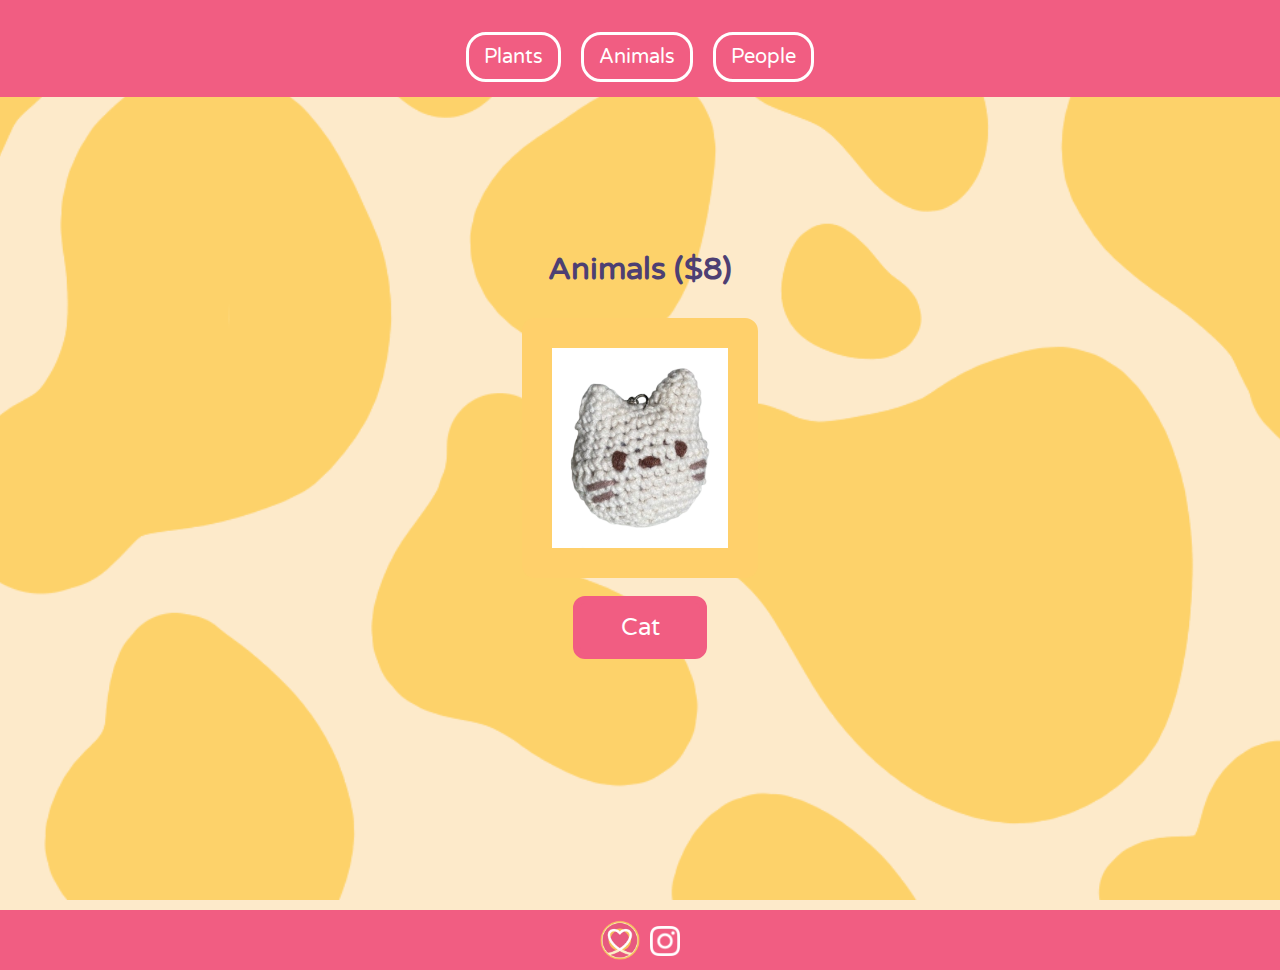
==== animal.html @ e795c929 "Add files via upload" ====
<!DOCTYPE html>
<html>

<head>
  <meta charset="utf-8">
  <meta name="viewport" content="width=device-width">
  <title>Animals - Majic Ring</title>
  <link rel="icon" type="image/x-icon" href="/images/logo.png">
  <link href="style.css" rel="stylesheet" type="text/css" />
  <link href='https://fonts.googleapis.com/css?family=Varela Round' rel='stylesheet'>
  <script src="https://code.jquery.com/jquery-3.7.1.slim.min.js"></script>
</head>

<body>
  <header>
    <a href="index.html">
      <img src="images/MAJiC.png">
    </a>
    <div id="chinner">
      <!-- <a href="team.html">Meet the Team</a> -->
      <a href="plant.html">Plants</a>
      <a href="animal.html">Animals</a>
      <a href="human.html">People</a>
      <!-- <a href="other.html">Other</a> -->
    </div>
  </header>
  <h3>Animals ($8)</h3>
  <!-- <p id="caption">Colors and accessories are customizable!</p> -->
  <section class="itemList">
    <div class="item" id="cat">
      <a href="order.html" class="orderLink">
        <img class="image" src="images/items/cat.png">
      </a>
      <a href="order.html" class="button orderLink">
        Cat
      </a>
    </div>
  </section>
  <div class="footer">
    <img src="images/logo.png" style="width: 40px;">
    <a href="https://www.instagram.com/majic_ring/" target="_blank"
      style="text-decoration: none; margin: 10px 0 0 10px;">
      <img src="images/instagram.webp" style="width: 30px;">
    </a>
  </div>
  <script src="script.js"></script>
</body>

</html>
---- style.css ----
/* index.html */

body {
  margin: 0;
  font: 20pt "Varela Round", sans-serif;
  color: #4d3f73;
  background: #fde9c6ee url("images/cow.png");
  background-size: cover;
  min-height: 80vh;
  width: 100%;
  position: relative;
  padding: 0;
  background-attachment: fixed;
  background-position: -100px 0px;
}

header {
  position: fixed;
  top: 0;
  background-color: #f15d82;
  width: 100%;
  overflow: hidden;
  display: grid;
  justify-content: center;
}

header img {
  width: 1450px;
  margin: -190px;
}

#chinner {
  padding-bottom: 15px;
  display: flex;
  gap: 20px;
  justify-content: center;
}

#chinner a {
  display: inline-flex;
  text-decoration: none;
  color: white;
  padding: 10px 15px 10px 15px;
  border: solid 3px white;
  width: fit-content;
  align-items: center;
  justify-content: center;
  border-radius: 20px;
  font-size: 15pt;
  transition: 0.2s;
}

#chinner a:hover {
  color: #f15d82;
  background-color: white;
}

h3 {
  margin: 250px 0 0;
  text-align: center;
  color: #4d3f73
}

p#caption {
  font-size: 14pt;
  text-align: center;
  margin: 10px 30px 0 30px;
  color: #f15d82;
}

.itemList {
  display: flex;
  flex-wrap: wrap;
  justify-content: center;
  align-items: flex-start;
  padding: 30px 80px 0 80px;
  gap: 50px 25px;
}

.item {
  display: inline-grid;
  place-items: center;
}

.name {
  margin: 15px 0 25px;
}

.image {
  height: 200px;
  border: solid 30px #ffd06b;
  border-radius: 13px;

}

@media (max-width: 450px) {
  .item img {
    height: 150px;
    border-width: 15px;
  }

  .name {
    margin: 5px 0 -5px;
  }

  a.button {
    margin: 15px;
  }

  .itemList {
    gap: 10px 10px;
  }
}

@media (max-width: 937px) {
  div.footer {
    position: absolute;
    bottom: -10px;
  }
}

#human,
#ashley {
  margin-bottom: 100px;
}

.button {
  color: white;
  background-color: #f15d82;
  border-radius: 12px;
  margin: 10px 0 -10px;
  padding: 10px;
  cursor: pointer;
  width: 100px;
  border: solid 7px #f15d82;
  transition: 0.2s;
  text-decoration: none;
  text-align: center;
  font: 18pt "Varela Round", sans-serif;
}

.button:hover {
  background-color: white;
  color: #f15d82;
  border-radius: 60px;
}

#worship {
  display: none;
  width: 200px;
  height: auto;
  position: absolute;
  pointer-events: none;
  z-index: 999;
}

.footer {
  position: absolute;
  bottom: 0;
  width: 100%;
  background-color: #f15d82;
  color: white;
  text-align: center;
  height: 60px;
  display: flex;
  align-items: center;
  justify-content: center;
}

/* order.html */

.order {
  display: flex;
  justify-content: center;
  gap: 170px;
  flex-wrap: wrap;
  margin-top: 230px;
}

@media (max-width: 870px) {
  .order {
    flex-direction: column;
    gap: 0;
    padding: 0 40px 0 30px;
    align-items: center;
  }

  div#formDiv {
    order: 2;
    margin-top: -150px;
  }
  
  div#sidePanel {
    order: 1;
    display: grid !important;
    gap: 0;
  }

  img#carousel,
  p#itemName,
  p#price,
  img#facialX {
    position: relative;
    z-index: -1;
  }

  p#itemName {
    margin-top: 15px !important;
  }

  p#price {
    margin-top: -10px !important;
  }

  img#facialX {
    margin: -200px 0 0 90px !important;
  }
}

#back {
  padding-top: 180px;
  width: 100%;
  display: flex;
  justify-content: center;
}

#back a.button {
  padding-bottom: 12px;
  width: 30px;
  margin-left: -800px !important;
}

.order input {
  padding: 12px;
  border: solid 15px #ffd16b;
  border-radius: 10px;
  width: 250px;
  font: 16pt "Varela Round", sans-serif;
}

#sidePanel {
  display: flex;
  justify-content: center;
  margin: 120px 0 130px;
}

input:focus {
  outline: none;
}

::-webkit-input-placeholder {
  font: 16pt "Varela Round", sans-serif;
}

.input {
  margin: 20px 0 30px;
}

.order button {
  margin-top: -10px;
  width: fit-content;
  text-align: center;
}

form {
  margin-bottom: 100px;
}

label.radioContainer {
  font-size: 15pt;
  line-height: 50px;
  cursor: pointer;
}

.order input[type="radio"] {
  display: none;
  margin-left: -41px;
}

.chs,
.mvhs {
  cursor: pointer;
}

.radio {
  display: inline-block;
  height: 25px;
  width: 25px;
  background-color: white;
  border-radius: 50%;
  margin: 10px 10px -9px 0;
  border: solid 5px #ffd16b;
  transition: 0.2s;
}

.radioContainer:hover .radio,
.radioContainer input:checked+.radio {
  border-color: #f15d82;
}

.radio:after {
  content: "";
  display: none;
  width: 18px;
  height: 18px;
  background-color: #f15d82;
  border-radius: 50%;
  margin: 3.5px 0 0 3.5px;
}

.radioContainer input:checked+.radio:after {
  display: block;
}

.swatch {
  width: 25px;
  height: 25px;
  border-radius: 10px;
  margin: 0 7px -8px 0;
  display: inline-block;
  border: solid 3px white;
}

#carousel {
  border: solid 25px #ffd16b;
  border-radius: 10px;
  position: fixed;
  margin-top: -100px;
  height: 270px;
  z-index: -1;
}

#itemName {
  position: fixed;
  margin-top: 230px;
  font-size: 15pt;
  text-align: center;
  white-space: nowrap;
}

#price {
  position: fixed;
  margin-top: 260px;
  text-align: center;
}

#facialX {
  position: fixed;
  margin-top: 50px;
  width: 120px;
}

#thx {
  display: none;
  margin-top: 30px;
  font-size: 14pt;
  text-align: center;
  width: 300px;
}

/* team.html */

.team {
  display: flex;
  gap: 0px;
  flex-direction: column;
}

.human {
  padding: 30px 0 25px 50px;
}

.human img {
  width: 150px;
  height: auto;
}

.human h1 {
  display: inline;
  vertical-align: top;
  color: #f15d82;
  font-size: 60pt;
  margin-left: 20px;
}

.pink h1 {
  color: white;
}

.team .pink {
  background-color: #f15d82;
}

.team .pink img {
  border-color: #4d3f73;
}
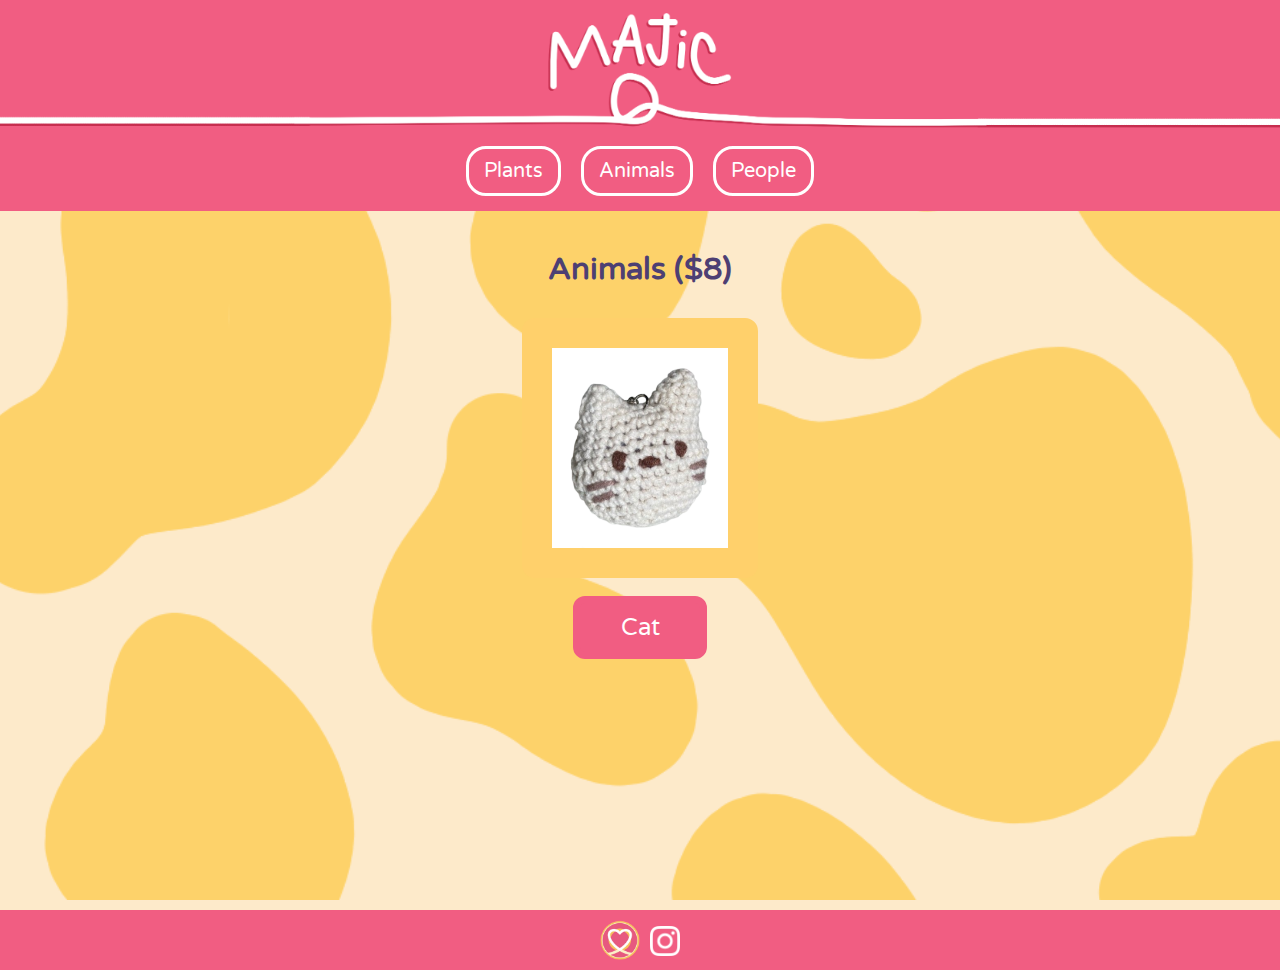
==== commit f79eacf5: "Update animal.html" ====
--- a/animal.html
+++ b/animal.html
@@ -14,7 +14,7 @@
 <body>
   <header>
     <a href="index.html">
-      <img src="images/MAJiC.png">
+      <img src="images/majic.png">
     </a>
     <div id="chinner">
       <!-- <a href="team.html">Meet the Team</a> -->
@@ -46,4 +46,4 @@
   <script src="script.js"></script>
 </body>
 
-</html>+</html>
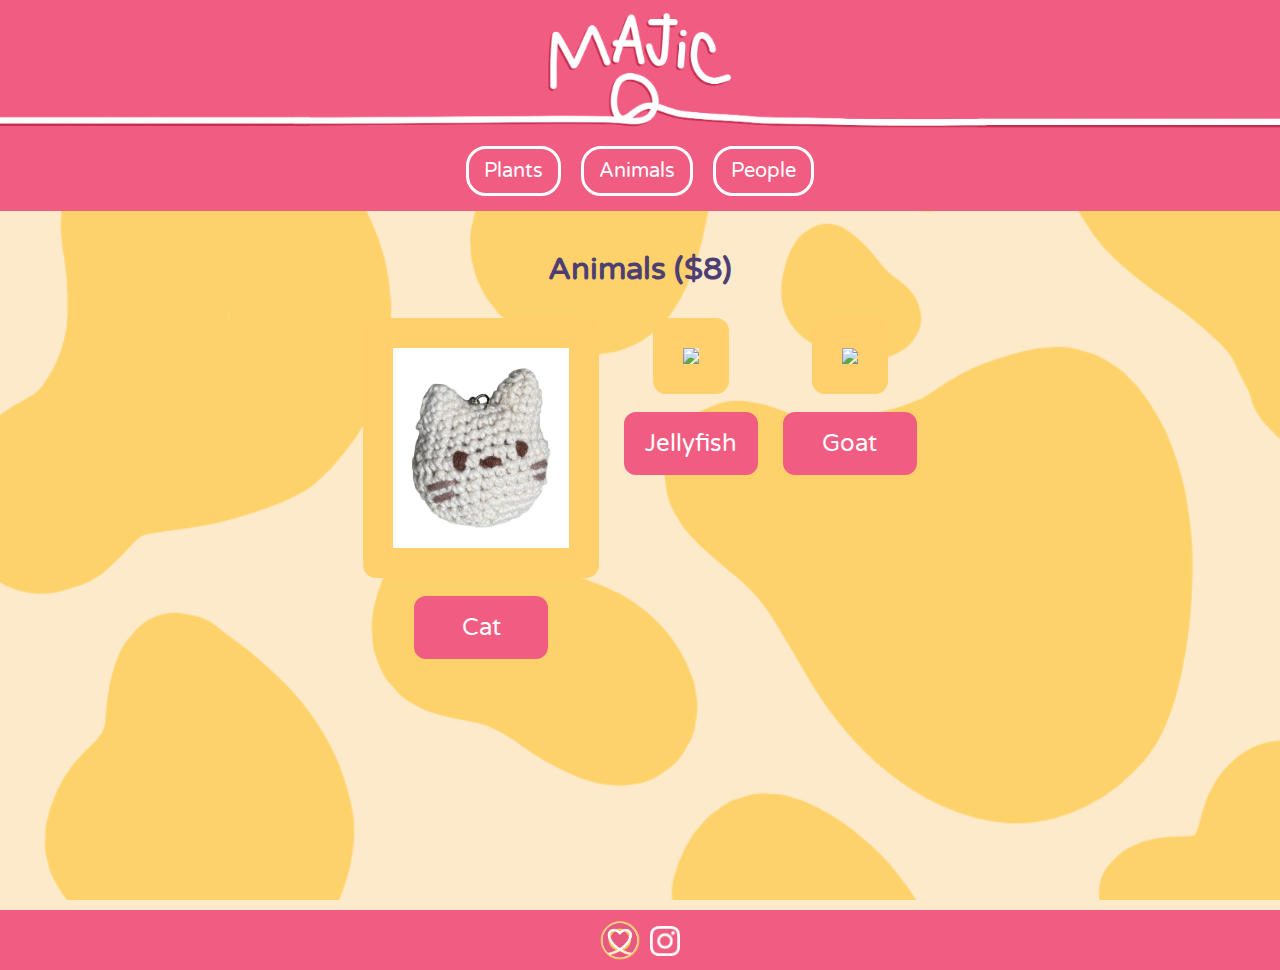
==== commit 39e845af: "Update animal.html" ====
--- a/animal.html
+++ b/animal.html
@@ -35,6 +35,22 @@
         Cat
       </a>
     </div>
+    <div class="item" id="jellyfish">
+      <a href="order.html" class="orderLink">
+        <img class="image" src="images/items/jellyfish.png">
+      </a>
+      <a href="order.html" class="button orderLink">
+        Jellyfish
+      </a>
+    </div>
+    <div class="item" id="goat">
+      <a href="order.html" class="orderLink">
+        <img class="image" src="images/items/goat.png">
+      </a>
+      <a href="order.html" class="button orderLink">
+        Goat
+      </a>
+    </div>
   </section>
   <div class="footer">
     <img src="images/logo.png" style="width: 40px;">
--- a/style.css
+++ b/style.css
@@ -145,13 +145,26 @@
   border-radius: 60px;
 }
 
-#worship {
-  display: none;
-  width: 200px;
-  height: auto;
-  position: absolute;
-  pointer-events: none;
-  z-index: 999;
+#suggest {
+  display: flex;
+  flex-direction: column;
+  align-items: center;
+}
+
+#suggest span {
+  margin-top: 30px;
+  width: 300px;
+  background: white;
+  cursor: text;
+}
+
+#suggest span:focus {
+  outline: none;
+}
+
+#suggest span:empty::before {
+  content: "Example: I would like to suggest a crochet goat wearing a scarf.";
+  color: gray;
 }
 
 .footer {
@@ -189,7 +202,7 @@
     order: 2;
     margin-top: -150px;
   }
-  
+
   div#sidePanel {
     order: 1;
     display: grid !important;
@@ -230,7 +243,8 @@
   margin-left: -800px !important;
 }
 
-.order input {
+.order input,
+#suggest span.input {
   padding: 12px;
   border: solid 15px #ffd16b;
   border-radius: 10px;
@@ -262,7 +276,7 @@
   text-align: center;
 }
 
-form {
+#orderForm {
   margin-bottom: 100px;
 }
 
@@ -270,6 +284,16 @@
   font-size: 15pt;
   line-height: 50px;
   cursor: pointer;
+  display: inline-table;
+}
+
+label.radioContainer span:not(.swatch):not(.radio) {
+  display: inline-block;
+  width: 350px;
+  max-width: 85%;
+  line-height: 30px;
+  vertical-align: text-top;
+  margin-top: -2.5px;
 }
 
 .order input[type="radio"] {
@@ -348,6 +372,7 @@
   position: fixed;
   margin-top: 50px;
   width: 120px;
+  display: none;
 }
 
 #thx {
@@ -394,3 +419,12 @@
 .team .pink img {
   border-color: #4d3f73;
 }
+
+#worship {
+  display: none;
+  width: 200px;
+  height: auto;
+  position: absolute;
+  pointer-events: none;
+  z-index: 999;
+}
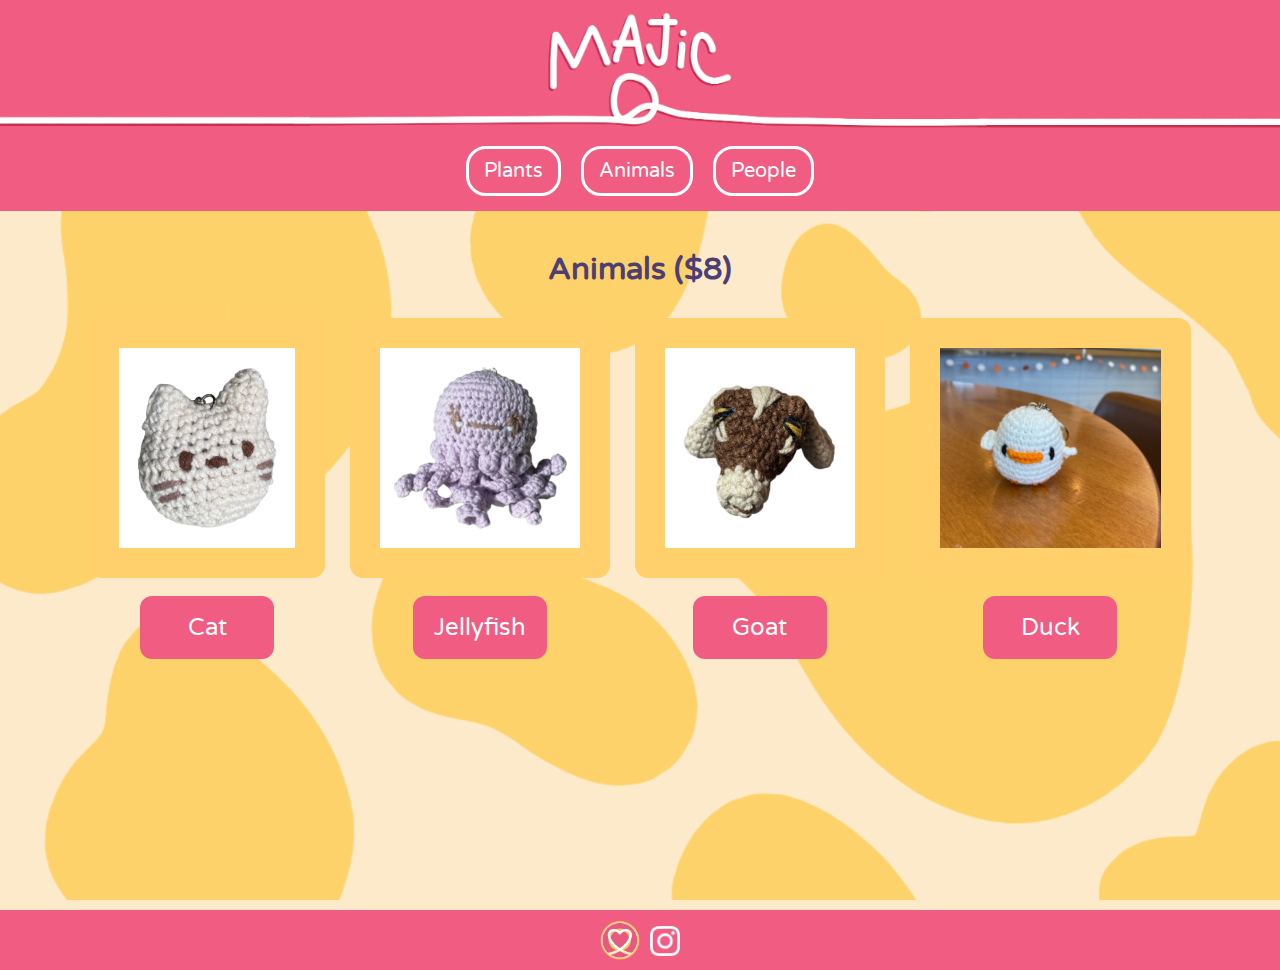
==== commit d1324513: "Update animal.html" ====
--- a/animal.html
+++ b/animal.html
@@ -51,6 +51,14 @@
         Goat
       </a>
     </div>
+    <div class="item" id="duck">
+      <a href="order.html" class="orderLink">
+        <img class="image" src="images/items/duck.jpg">
+      </a>
+      <a href="order.html" class="button orderLink">
+        Duck
+      </a>
+    </div>
   </section>
   <div class="footer">
     <img src="images/logo.png" style="width: 40px;">
